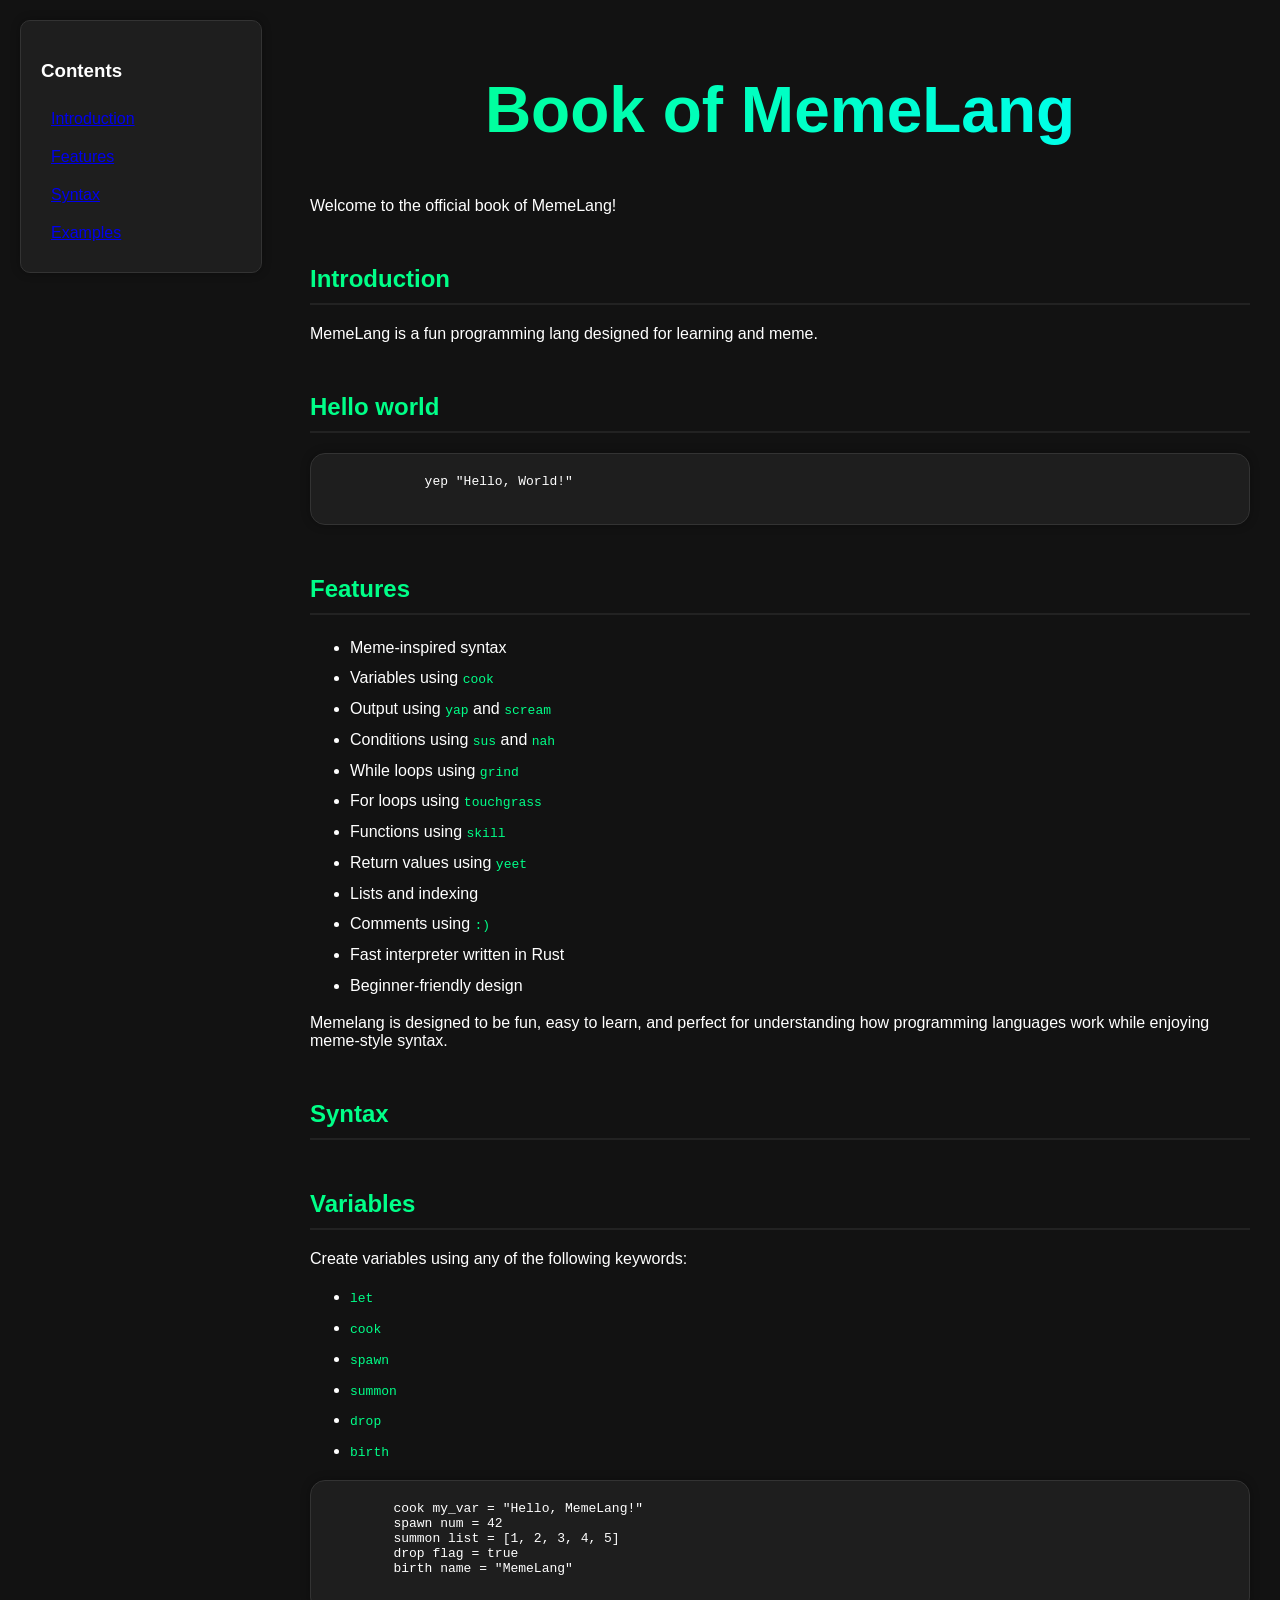
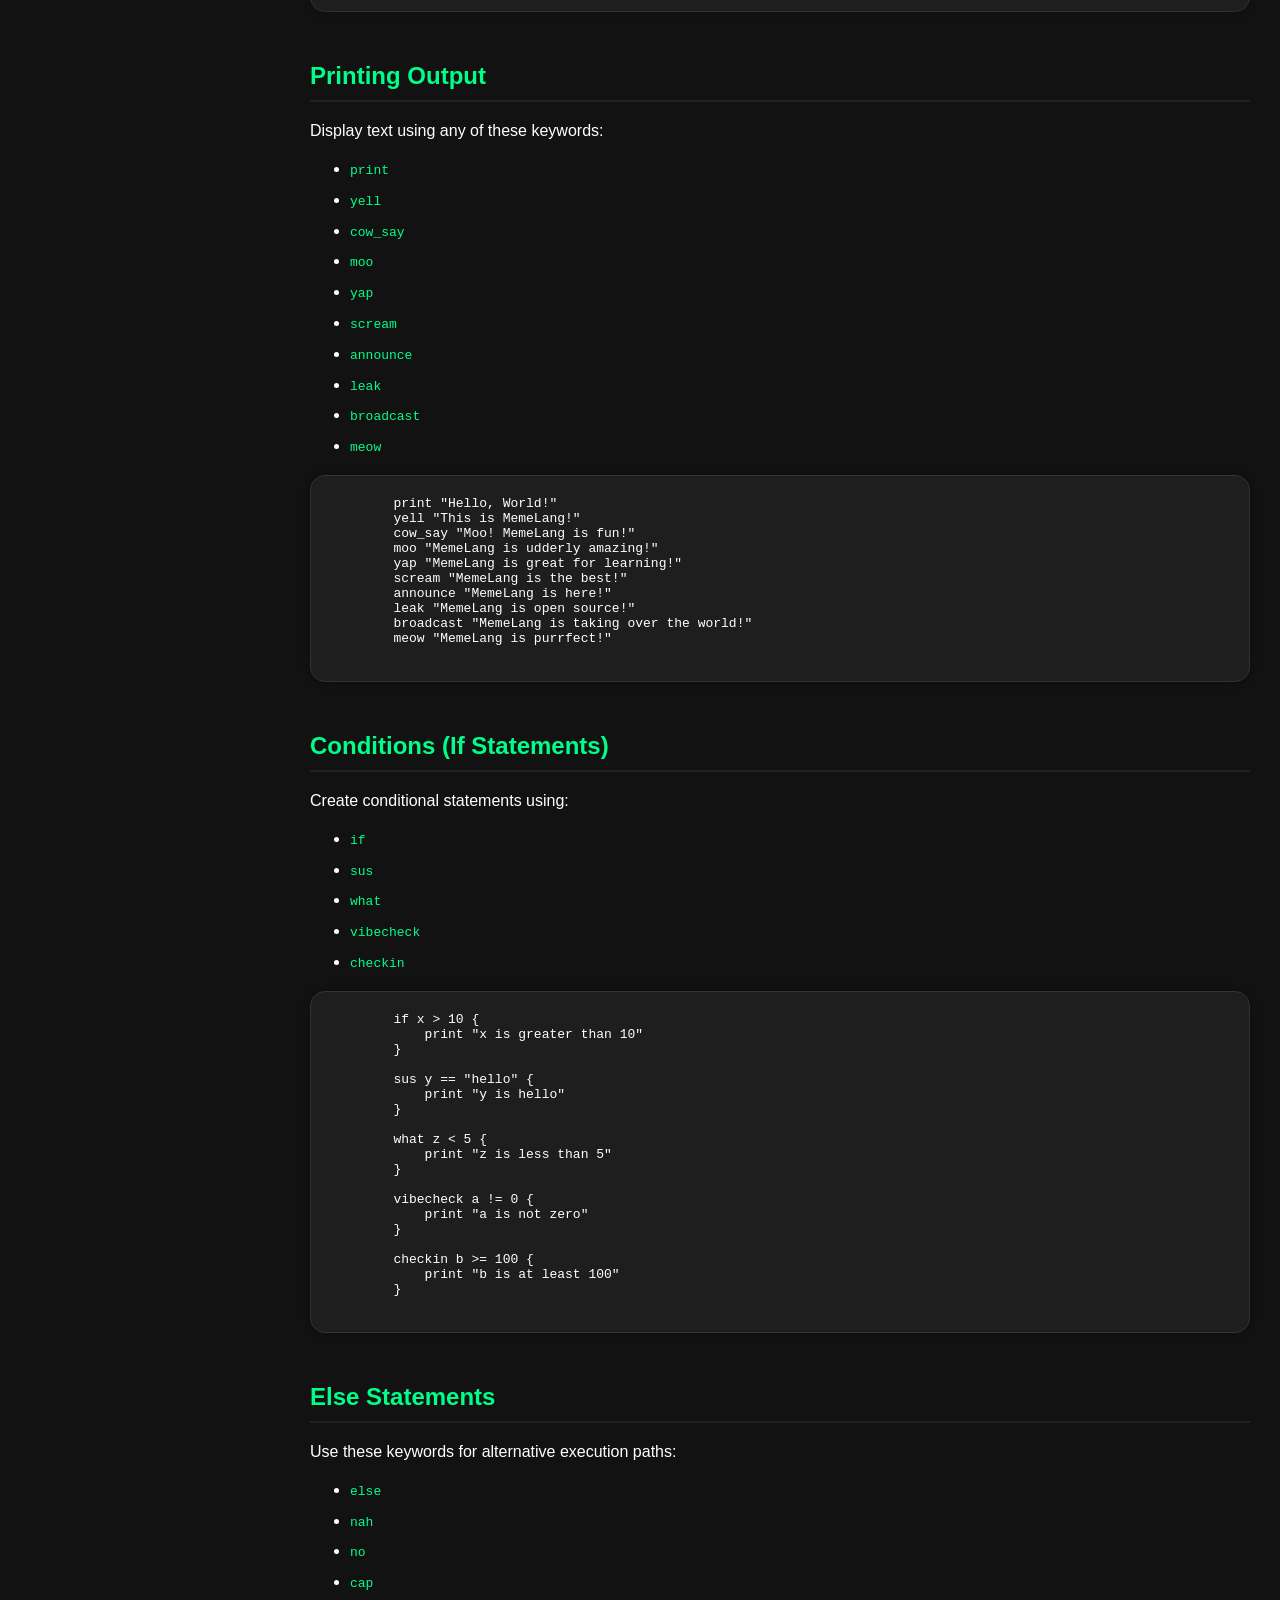
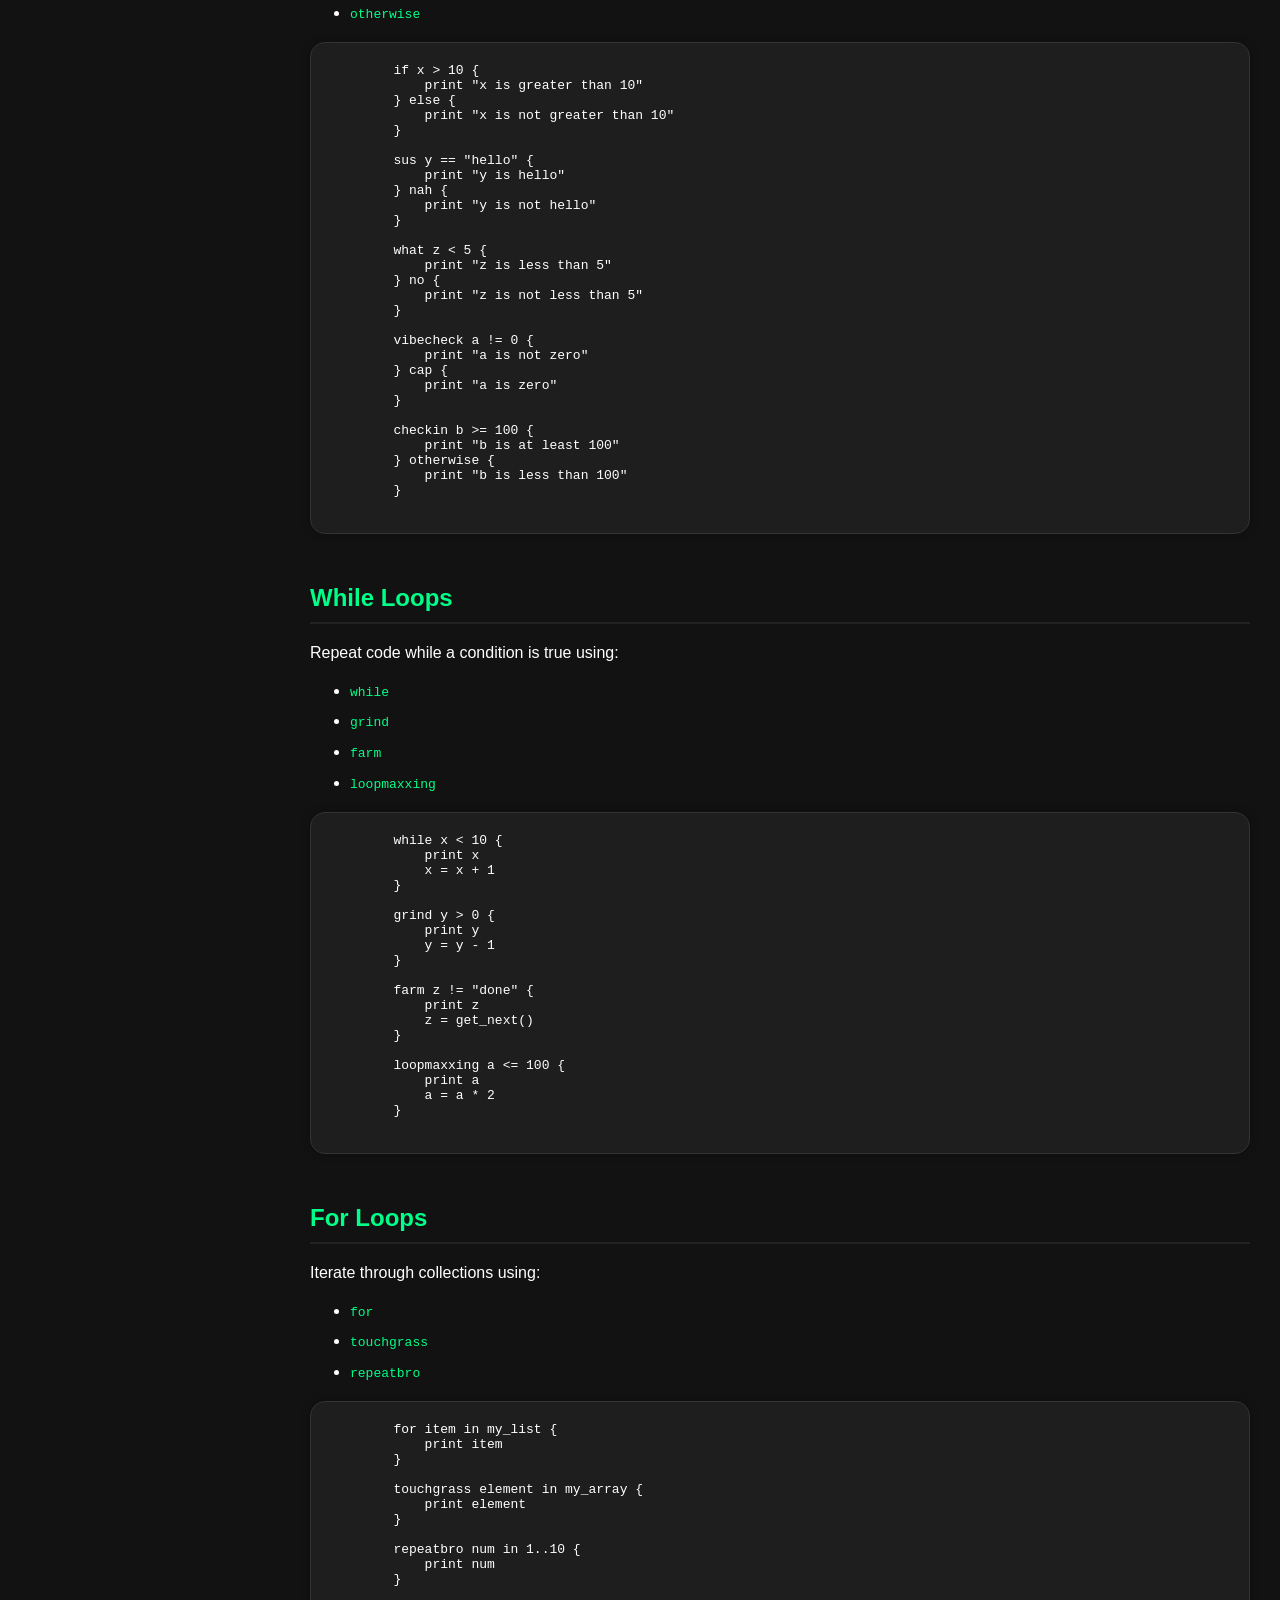
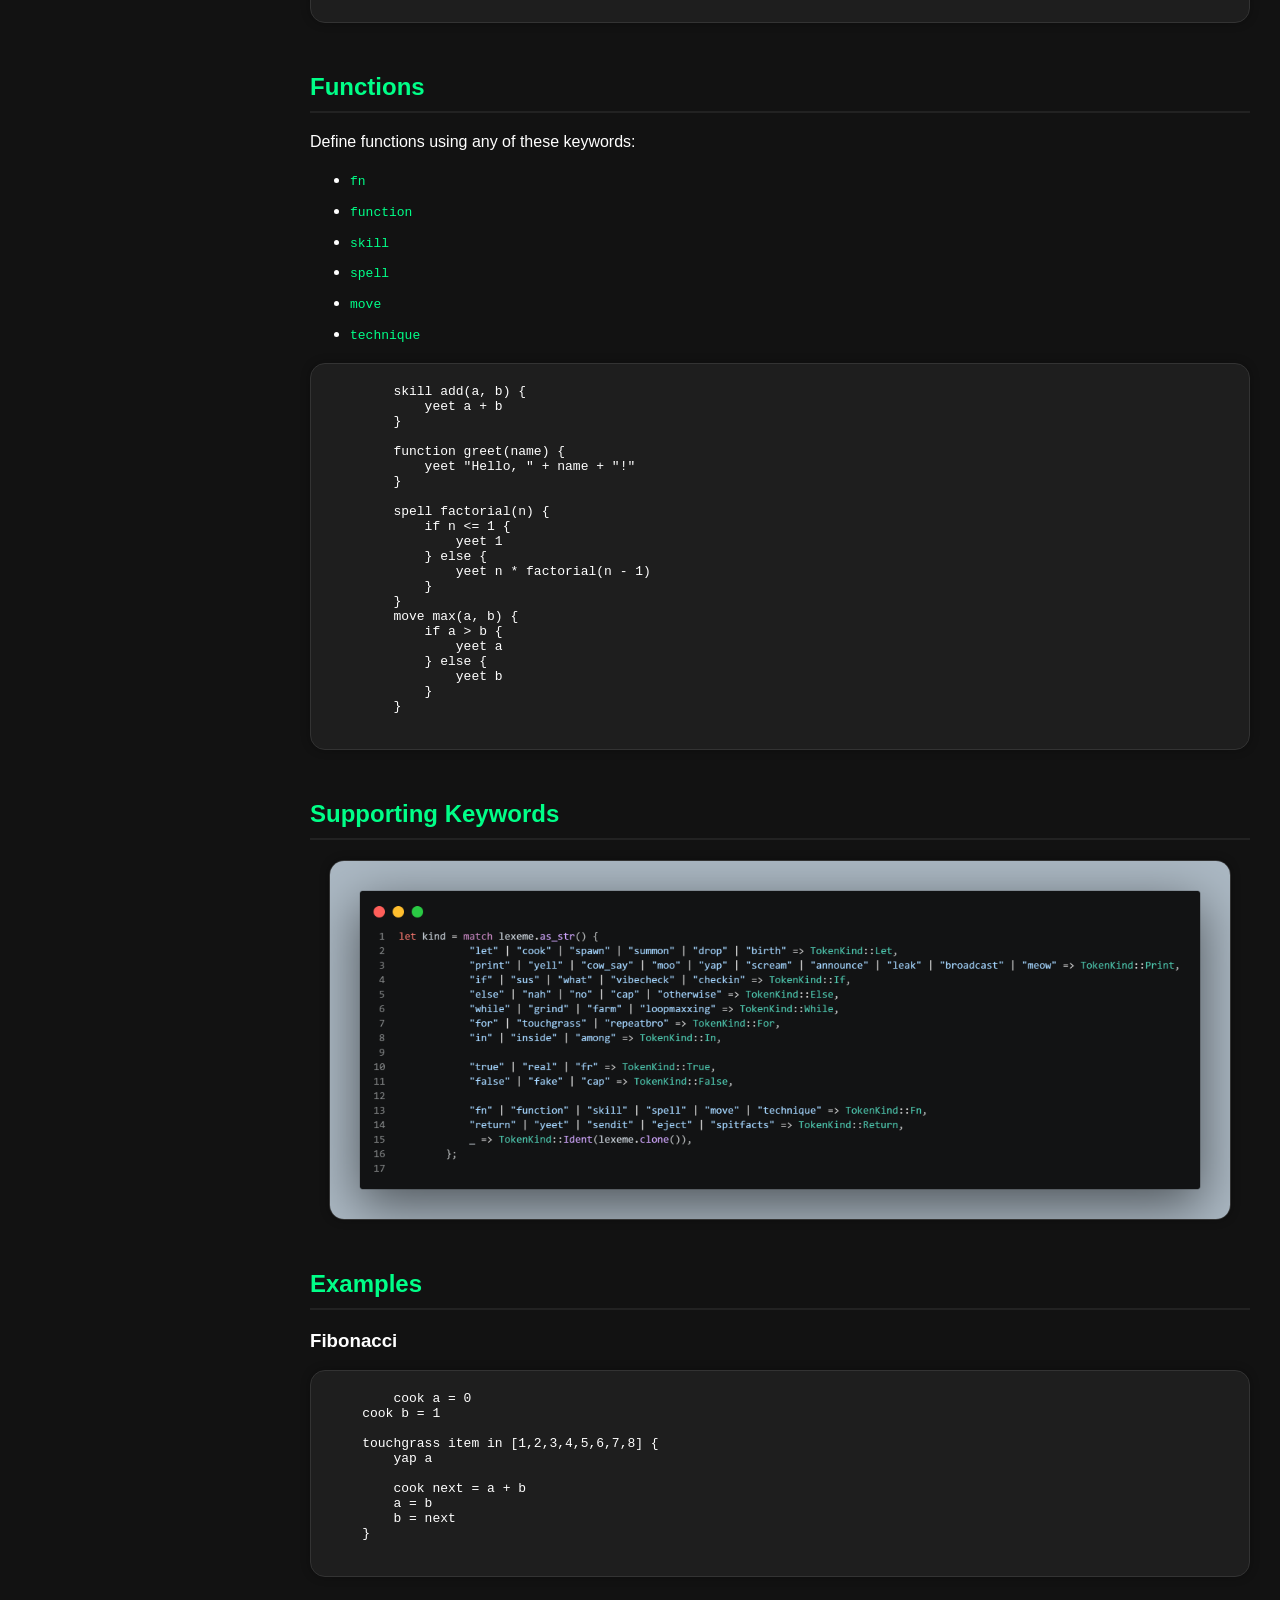
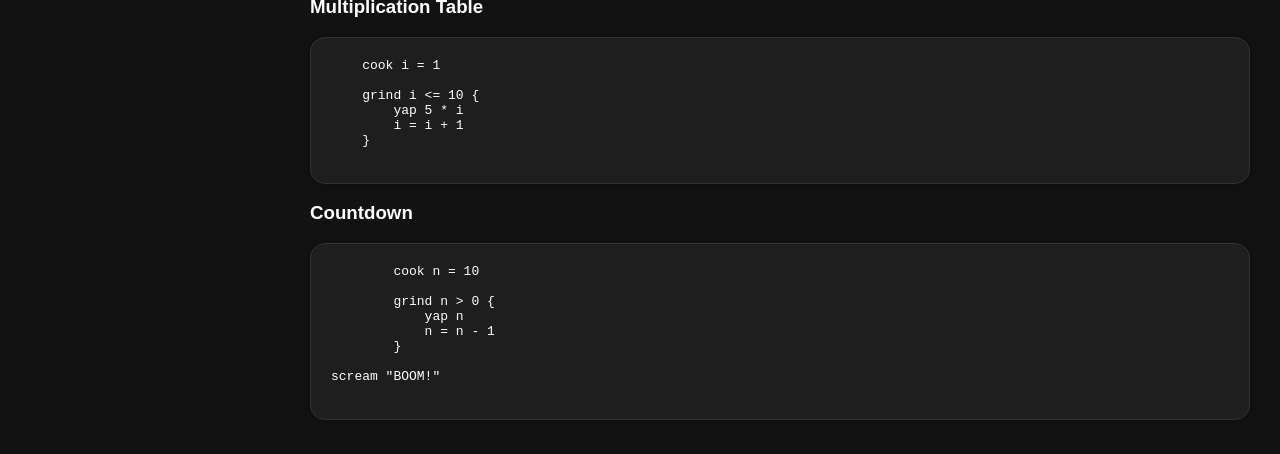
==== website/book.html @ 1ea36ebb "updated websites" ====
<!DOCTYPE html>
<html lang="en">
<head>
    <meta charset="UTF-8">
    <meta name="viewport" content="width=device-width, initial-scale=1.0">
    <title>Document</title>
    <link rel="stylesheet" href="book.css">
</head>
<body>
    <div class="container">
        <h1>Book of MemeLang</h1>
        <p>Welcome to the official book of MemeLang!</p>
        <div class="sidebar">
        <h3>Contents</h3>

        <a href="#introduction">Introduction</a>
        <a href="#features">Features</a>
        <a href="#syntax">Syntax</a>
        <a href="#examples">Examples</a>
        </div>


        <h2 id="introduction">Introduction</h2>
        <p>MemeLang is a fun programming lang designed for learning and meme.</p>
        <h2>Hello world</h2>
        <pre>
            yep "Hello, World!"
        </pre>



        <h2 id="features">Features</h2>

        <ul>
            <li> Meme-inspired syntax</li>

            <li> Variables using <code>cook</code></li>

            <li> Output using <code>yap</code> and <code>scream</code></li>

            <li> Conditions using <code>sus</code> and <code>nah</code></li>

            <li> While loops using <code>grind</code></li>

            <li> For loops using <code>touchgrass</code></li>

            <li> Functions using <code>skill</code></li>

            <li> Return values using <code>yeet</code></li>

            <li> Lists and indexing</li>

            <li> Comments using <code>:)</code></li>

            <li> Fast interpreter written in Rust</li>

            <li> Beginner-friendly design</li>
        </ul>
        

        <p>Memelang is designed to be fun, easy to learn, and perfect for understanding how programming languages work while enjoying meme-style syntax.</p>


        <h2 id="syntax">Syntax</h2>
        <h2>Variables</h2>
    <p>Create variables using any of the following keywords:</p>

    <ul>
        <li><code>let</code></li>
        <li><code>cook</code></li>
        <li><code>spawn</code></li>
        <li><code>summon</code></li>
        <li><code>drop</code></li>
        <li><code>birth</code></li>
    </ul>
    <pre>
        cook my_var = "Hello, MemeLang!"
        spawn num = 42
        summon list = [1, 2, 3, 4, 5]
        drop flag = true
        birth name = "MemeLang"
    </pre>


    <h2>Printing Output</h2>
    <p>Display text using any of these keywords:</p>

    <ul>
        <li><code>print</code></li>
        <li><code>yell</code></li>
        <li><code>cow_say</code></li>
        <li><code>moo</code></li>
        <li><code>yap</code></li>
        <li><code>scream</code></li>
        <li><code>announce</code></li>
        <li><code>leak</code></li>
        <li><code>broadcast</code></li>
        <li><code>meow</code></li>
    </ul>

    <pre>
        print "Hello, World!"
        yell "This is MemeLang!"
        cow_say "Moo! MemeLang is fun!"
        moo "MemeLang is udderly amazing!"
        yap "MemeLang is great for learning!"
        scream "MemeLang is the best!"
        announce "MemeLang is here!"
        leak "MemeLang is open source!"
        broadcast "MemeLang is taking over the world!"
        meow "MemeLang is purrfect!"
    </pre>
    
    
    <h2>Conditions (If Statements)</h2>
    <p>Create conditional statements using:</p>

    <ul>
        <li><code>if</code></li>
        <li><code>sus</code></li>
        <li><code>what</code></li>
        <li><code>vibecheck</code></li>
        <li><code>checkin</code></li>
    </ul>

    <pre>
        if x > 10 {
            print "x is greater than 10"
        }

        sus y == "hello" {
            print "y is hello"
        }

        what z < 5 {
            print "z is less than 5"
        }

        vibecheck a != 0 {
            print "a is not zero"
        }

        checkin b >= 100 {
            print "b is at least 100"
        }
    </pre>

    <h2>Else Statements</h2>
    <p>Use these keywords for alternative execution paths:</p>

    <ul>
        <li><code>else</code></li>
        <li><code>nah</code></li>
        <li><code>no</code></li>
        <li><code>cap</code></li>
        <li><code>otherwise</code></li>
    </ul>

    <pre>
        if x > 10 {
            print "x is greater than 10"
        } else {
            print "x is not greater than 10"
        }

        sus y == "hello" {
            print "y is hello"
        } nah {
            print "y is not hello"
        }

        what z < 5 {
            print "z is less than 5"
        } no {
            print "z is not less than 5"
        }

        vibecheck a != 0 {
            print "a is not zero"
        } cap {
            print "a is zero"
        }

        checkin b >= 100 {
            print "b is at least 100"
        } otherwise {
            print "b is less than 100"
        }
    </pre>

    <h2>While Loops</h2>
    <p>Repeat code while a condition is true using:</p>

    <ul>
        <li><code>while</code></li>
        <li><code>grind</code></li>
        <li><code>farm</code></li>
        <li><code>loopmaxxing</code></li>
    </ul>

    <pre>
        while x < 10 {
            print x
            x = x + 1
        }

        grind y > 0 {
            print y
            y = y - 1
        }

        farm z != "done" {
            print z
            z = get_next()
        }

        loopmaxxing a <= 100 {
            print a
            a = a * 2
        }
    </pre>



    <h2>For Loops</h2>

    <p>Iterate through collections using:</p>

    <ul>
        <li><code>for</code></li>
        <li><code>touchgrass</code></li>
        <li><code>repeatbro</code></li>
    </ul>

    <pre>
        for item in my_list {
            print item
        }

        touchgrass element in my_array {
            print element
        }

        repeatbro num in 1..10 {
            print num
        }
    </pre>


    <h2>Functions</h2>
    <p>Define functions using any of these keywords:</p>

    <ul>
        <li><code>fn</code></li>
        <li><code>function</code></li>
        <li><code>skill</code></li>
        <li><code>spell</code></li>
        <li><code>move</code></li>
        <li><code>technique</code></li>
    </ul>

    <pre>
        skill add(a, b) {
            yeet a + b
        }

        function greet(name) {
            yeet "Hello, " + name + "!"
        }

        spell factorial(n) {
            if n <= 1 {
                yeet 1
            } else {
                yeet n * factorial(n - 1)
            }
        }
        move max(a, b) {
            if a > b {
                yeet a
            } else {
                yeet b
            }
        }
    </pre>


    <H2>Supporting Keywords</H2>
    <img src="assets/code_2.png" alt="Keyword Table" id="keyword_table">


    <h2 id="examples">Examples</h2>
    <h3>Fibonacci</h3>
    <pre>
        cook a = 0
    cook b = 1

    touchgrass item in [1,2,3,4,5,6,7,8] {
        yap a

        cook next = a + b
        a = b
        b = next
    }
    </pre>

    <h3>Multiplication Table</h3>
    <pre>
    cook i = 1

    grind i <= 10 {
        yap 5 * i
        i = i + 1
    }
    </pre>

    <h3>Countdown</h3>

    <pre>
        cook n = 10

        grind n > 0 {
            yap n
            n = n - 1
        }

scream "BOOM!"
    </pre>




    </div>
</body>
</html>
---- website/book.css ----
html {
    scroll-behavior: smooth;
}



body {
    background: #121212;
    color: white;
    font-family: Arial, sans-serif;
    margin: 0;
}

.container {
    max-width: 1000px;
    margin: auto;
    padding: 30px;
    max-width: 1000px;
    margin-left: 280px;
    padding: 30px;
}

.sidebar {
    position: fixed;
    left: 20px;
    top: 20px;
    width: 200px;
    background: #1e1e1e;
    padding: 20px;
    border-radius: 10px;
    border: 1px solid #333;
    box-shadow: 0 0 10px rgba(0,0,0,.3);
}

.sidebar a {
    display: block;
    padding: 10px;
    border-radius: 8px;
    tranistion: .3s;
}
.sidebar a:hover {
    background: #252525;
    color: #00ff88;
}

pre {
    background: #1e1e1e;
    padding: 20px;
    border-radius: 10px;
    overflow-x: auto;
}

code {
    color: #00ff88;
}

h1 {
    color: #00ff88;
    font-size: 4rem;
    text-align: center;
    background: linear-gradient(90deg, #00ff88, #00ffff);
    -webkit-background-clip: text;
    -webkit-text-fill-color: transparent;
    margin-bottom: 50px;
}
h2{
    color: #00ff88;
    margin-top: 50px;
    border-bottom: 2px solid #222;
    padding-bottom: 10px;
}
h3 {
    color: #ffffff;
}

pre {
    background: #1e1e1e;
    padding: 20px;
    border-radius: 15px;
    overflow-x: auto;
    border: 1px solid #333;
    box-shadow: 0 0 10px rgba(0,0,0,.3);
}

pre code {
    color: #00ff88;
    counter-reset: line;
}

ul {
    line-height: 1.6;
}

li {
    margin-bottom: 5px;
}

#keyword_table {
    width: 100%;
    max-width: 900px;
    display: block;
    margin: auto;
    border-radius: 15px;
    border: 1px solid #333;
    box-shadow: 0 0 10px rgba(0,0,0,.3);
}
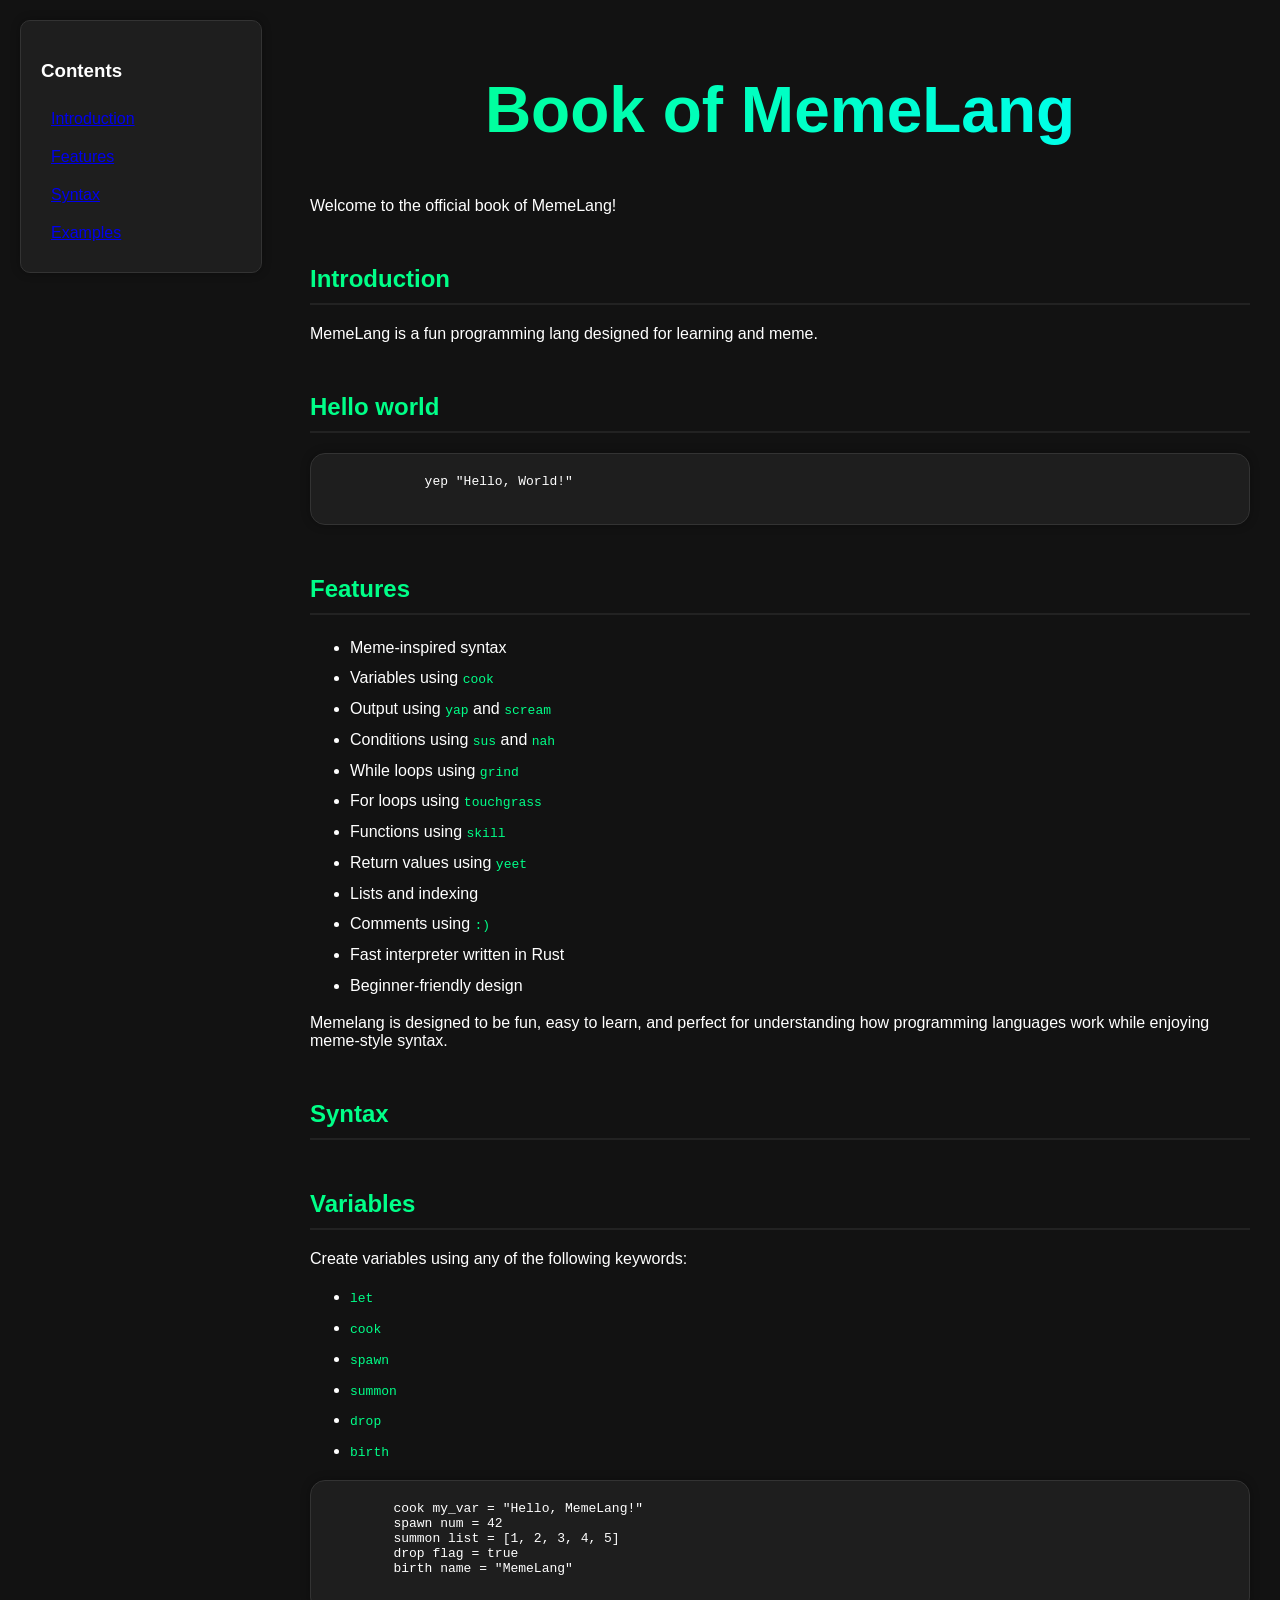
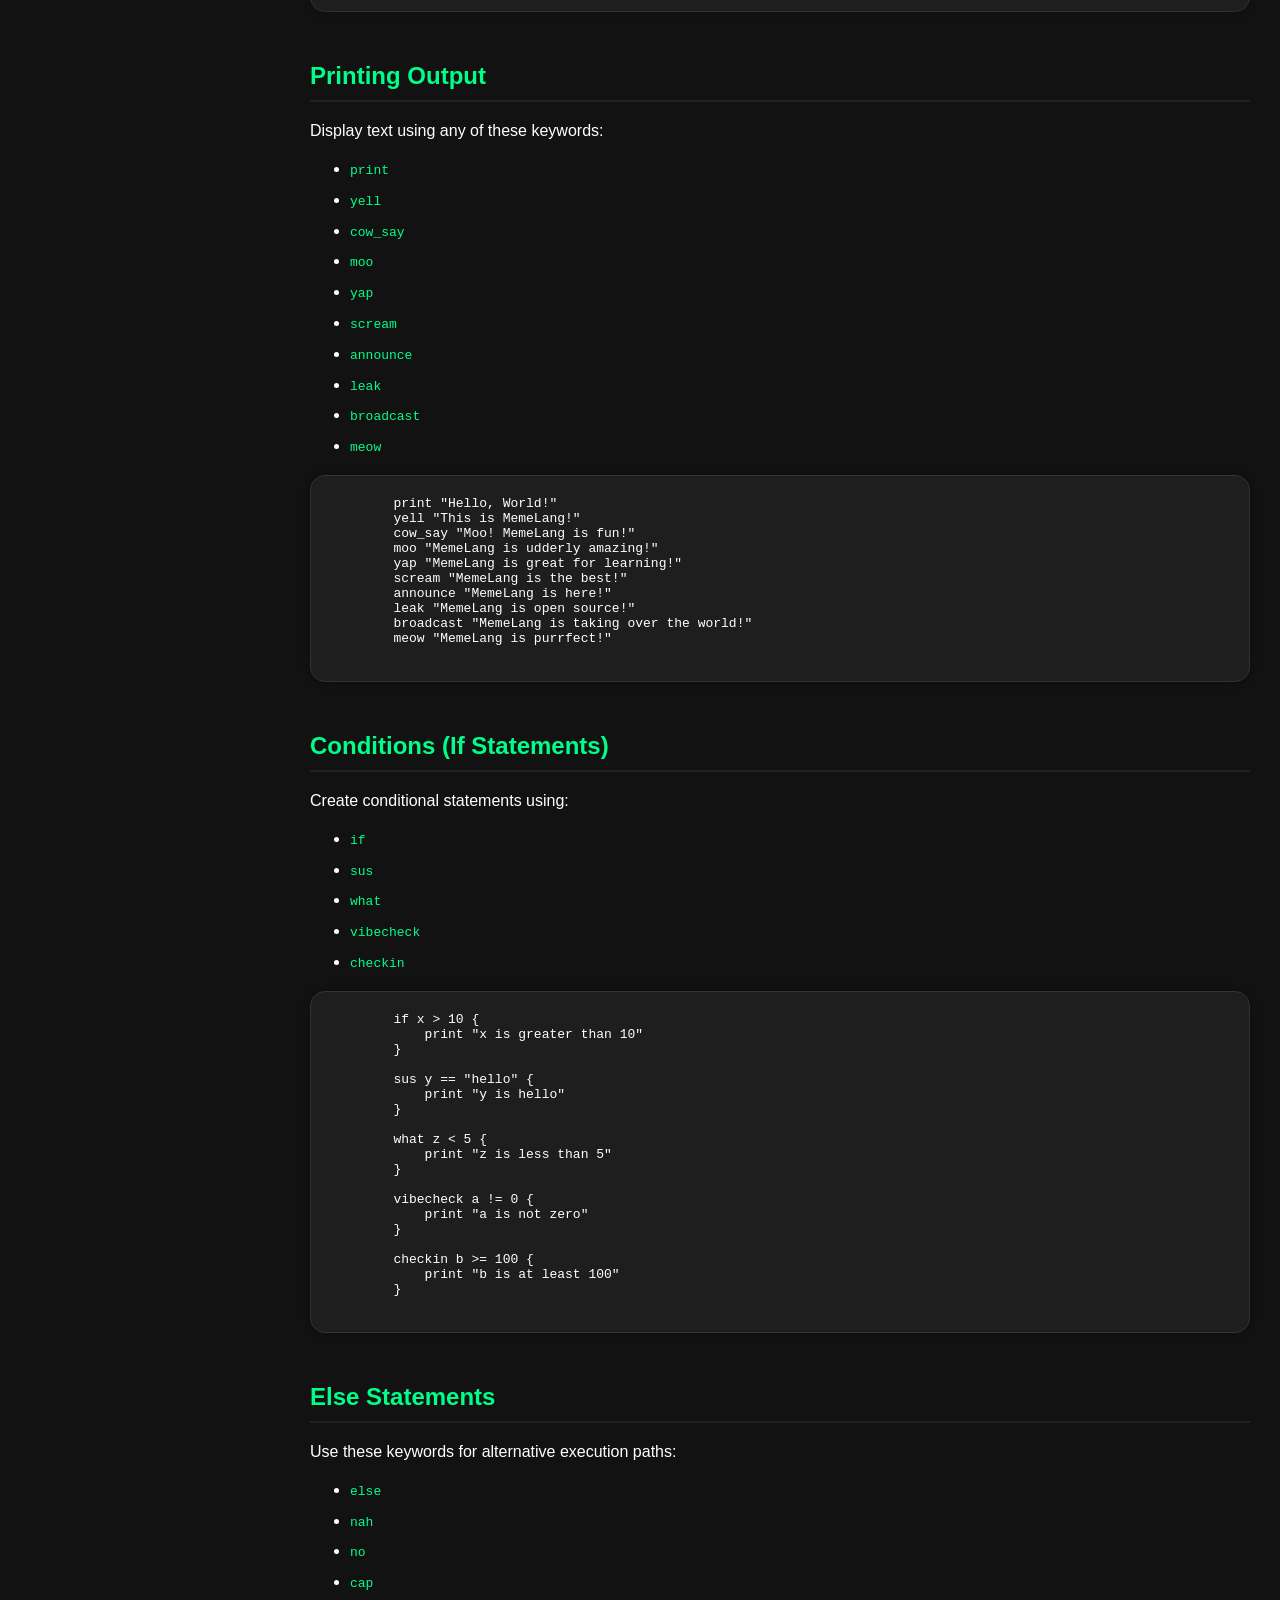
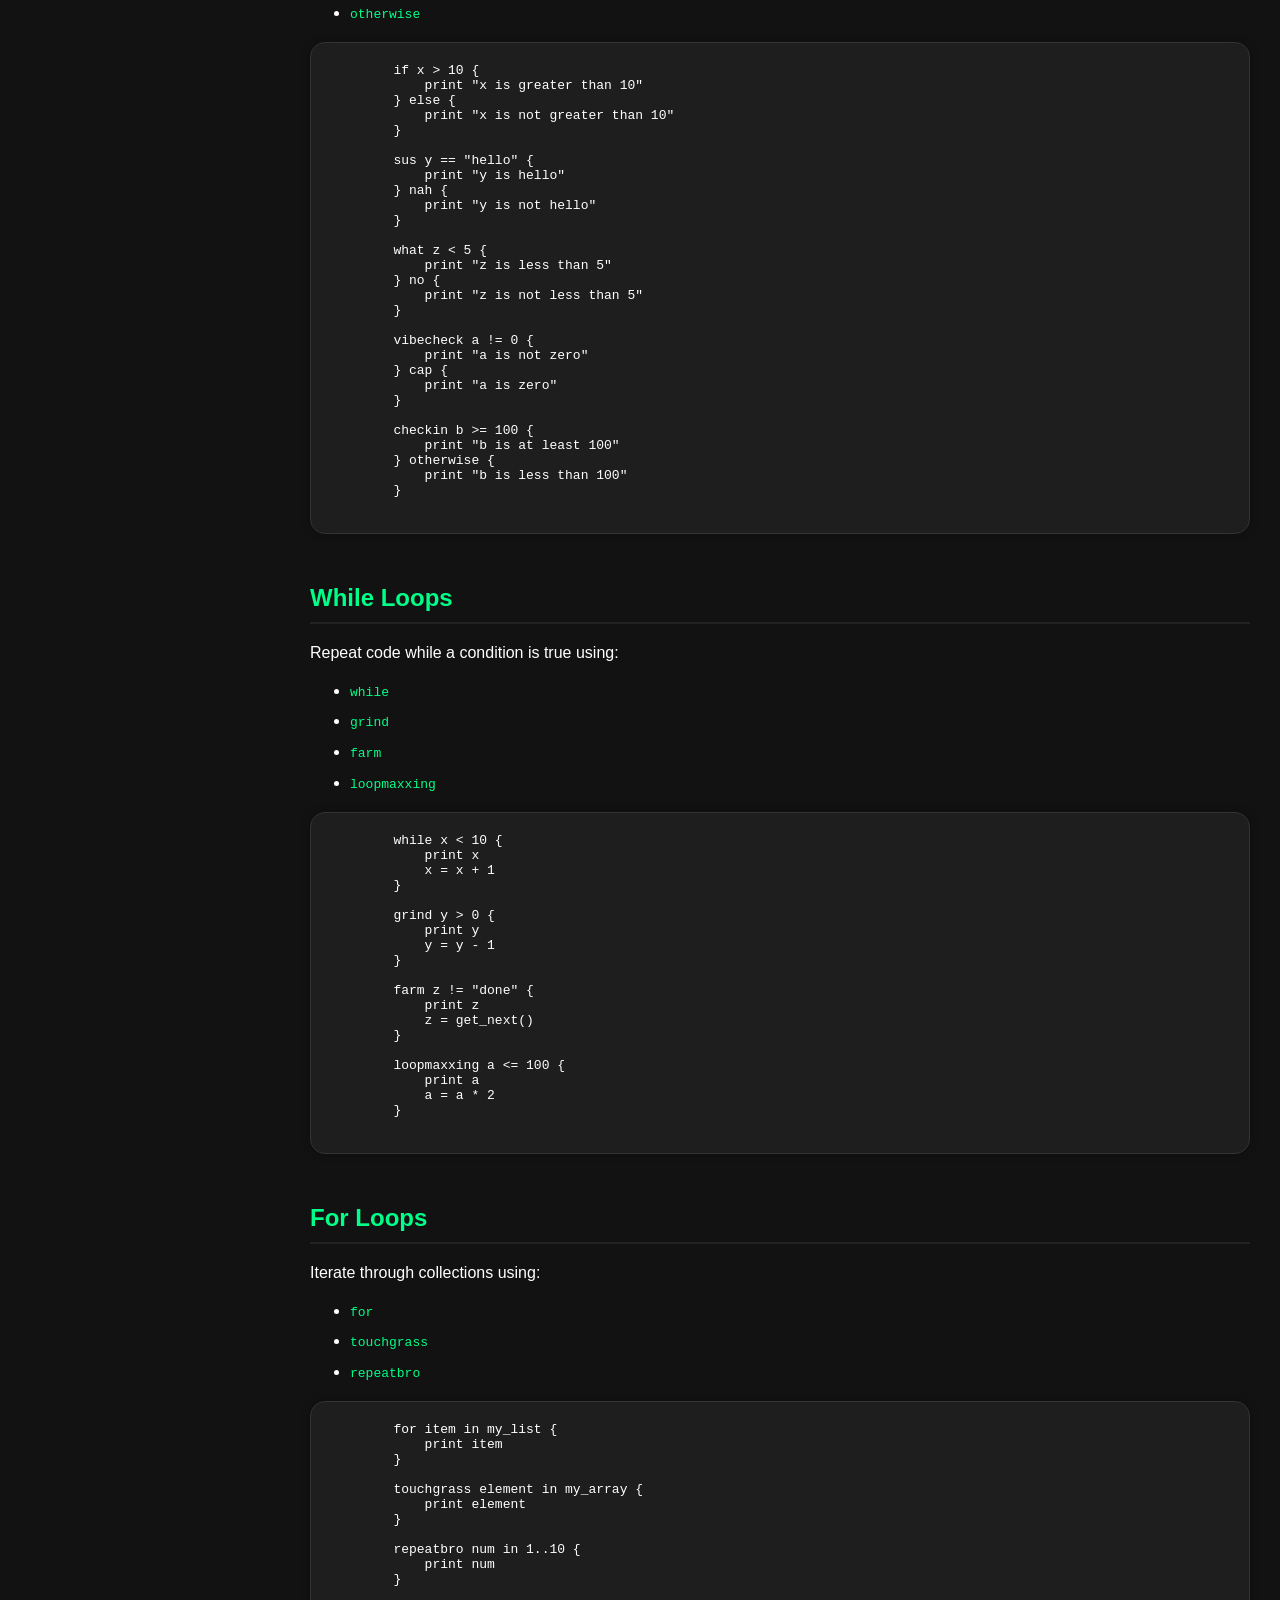
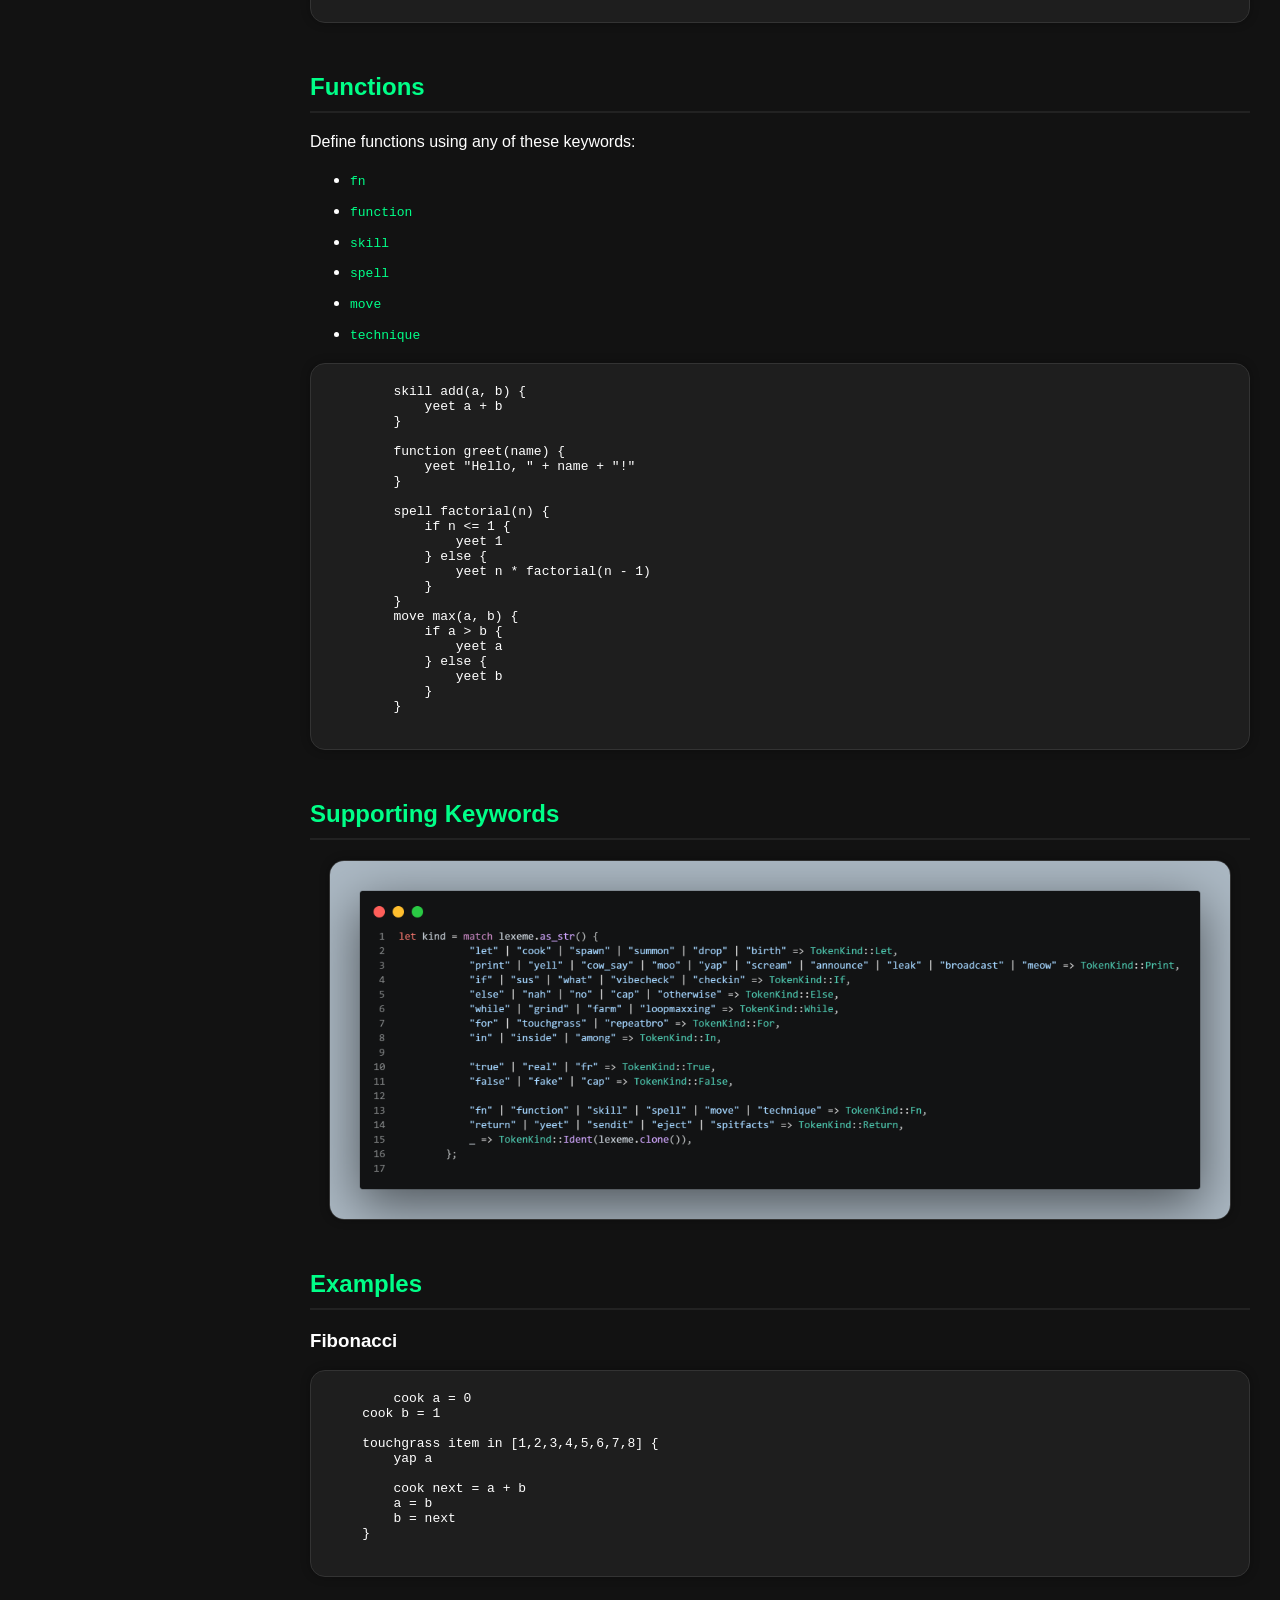
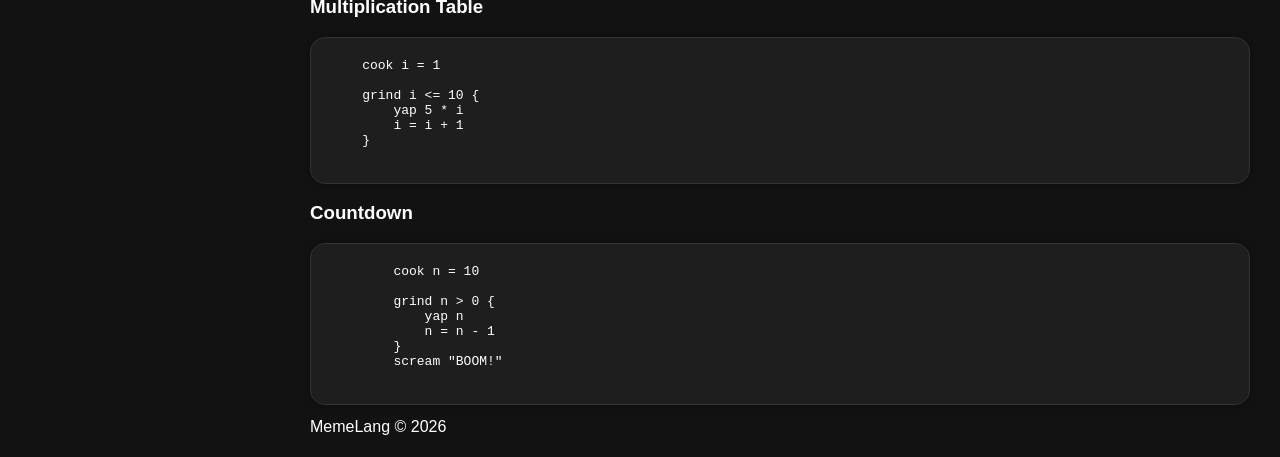
==== commit 623774a5: "updated websites" ====
--- a/website/book.html
+++ b/website/book.html
@@ -323,11 +323,10 @@
             yap n
             n = n - 1
         }
-
-scream "BOOM!"
-    </pre>
-
-
+        scream "BOOM!"
+    </pre>
+
+    <footer>MemeLang © 2026</footer>
 
 
     </div>
